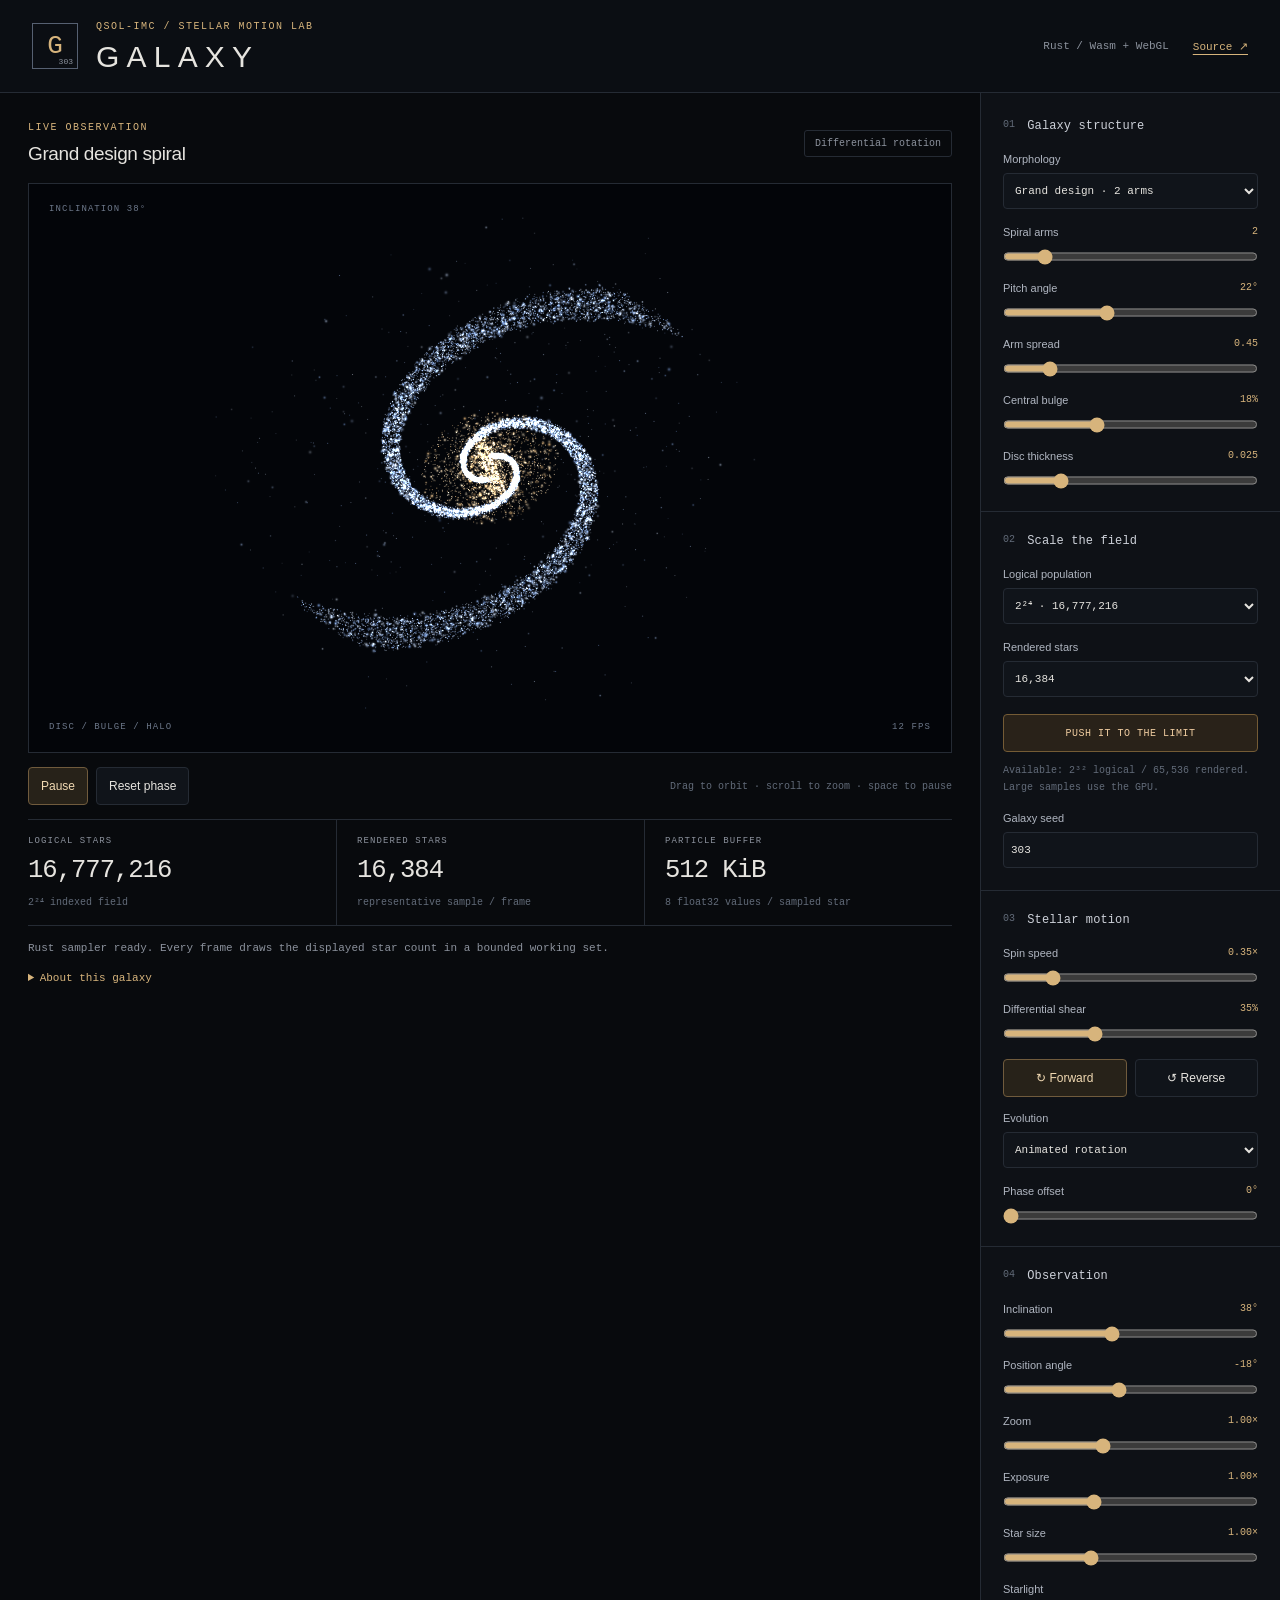
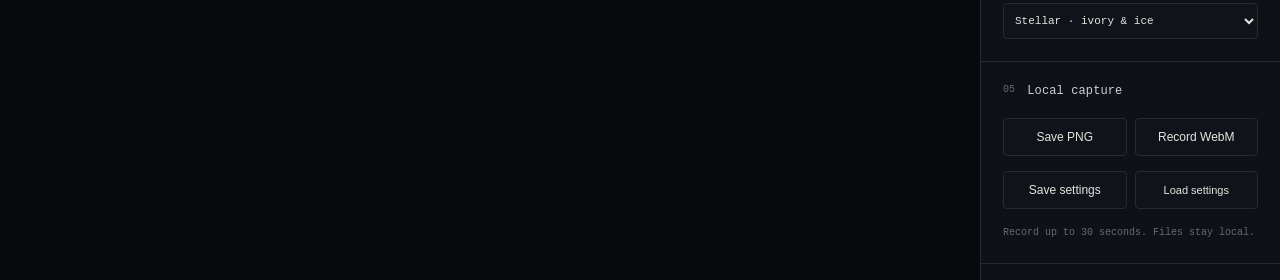
==== index.html @ 45619f87 "Transform VORTEX into a spinning galaxy with Rust/Wasm sampling" ====
<!doctype html>
<!-- SPDX-License-Identifier: MPL-2.0 -->
<html lang="en">
<head>
  <meta charset="utf-8">
  <meta name="viewport" content="width=device-width, initial-scale=1">
  <meta name="color-scheme" content="dark">
  <meta name="description" content="An offline spinning galaxy instrument. Shape spiral arms, explore stellar rotation, and scale a deterministic star field with Rust and WebGL.">
  <meta http-equiv="Content-Security-Policy" content="default-src 'self'; script-src 'self' 'wasm-unsafe-eval'; style-src 'self'; img-src 'self' data: blob:; media-src blob:; connect-src 'self'; object-src 'none'; base-uri 'none'">
  <title>GALAXY · Stellar motion lab</title>
  <link rel="stylesheet" href="style.css">
  <script defer src="galaxy-core.js"></script>
  <script defer src="wasm/galaxy-wasm.js"></script>
  <script defer src="renderer.js"></script>
  <script defer src="app.js"></script>
</head>
<body>
  <header class="masthead">
    <div class="brand-mark" aria-hidden="true">G<span>303</span></div>
    <div class="brand-copy"><p class="eyebrow">QSOL-IMC / STELLAR MOTION LAB</p><h1>GALAXY</h1></div>
    <div class="header-status"><span id="engineStatus" class="status-chip">Starting field…</span><a href="https://github.com/QSOLKCB/GALAXY">Source ↗</a></div>
  </header>
  <main class="app-shell">
    <section class="observatory" aria-label="Galaxy simulation">
      <div class="field-heading"><div><p class="eyebrow">LIVE OBSERVATION</p><h2 id="fieldTitle">Grand design spiral</h2></div><span id="motionBadge">Differential rotation</span></div>
      <div id="canvasStage" class="canvas-stage">
        <canvas id="fieldCanvas" tabindex="0" aria-label="Spinning spiral galaxy. Drag to change inclination and orientation; use the labelled controls for keyboard adjustments.">Your browser needs Canvas support to display the galaxy.</canvas>
        <div class="field-overlay top"><span id="projectionBadge">INCLINATION 38°</span><span id="recordingBadge" hidden>REC</span></div>
        <div class="field-overlay bottom"><span>DISC / BULGE / HALO</span><span id="fpsReadout">— FPS</span></div>
      </div>
      <div class="transport"><button id="playToggle" class="primary" type="button" aria-pressed="true">Pause</button><button id="resetField" type="button">Reset phase</button><span class="gesture-note">Drag to orbit · scroll to zoom · space to pause</span></div>
      <div class="readout-grid" aria-label="Particle accounting">
        <div><span>LOGICAL STARS</span><strong id="logicalReadout">16,777,216</strong><small id="topologyReadout">2²⁴ indexed field</small></div>
        <div><span>RENDERED STARS</span><strong id="renderedReadout">—</strong><small>representative sample / frame</small></div>
        <div><span>PARTICLE BUFFER</span><strong id="memoryReadout">—</strong><small>8 float32 values / sampled star</small></div>
      </div>
      <p id="status" class="status-note" role="status" aria-live="polite">Preparing the deterministic star field.</p>
      <details class="model-note"><summary>About this galaxy</summary><p>A seeded spiral disc with a central bulge and sparse halo. Stars follow authored circular orbits; differential rotation gradually winds the arms. Set shear to zero for a lasting spiral pattern. This is a kinematic visualization, not a gravitational N-body solver. Logical stars identify a sampled population; only the rendered count is drawn.</p><p>Descended from VORTEX’s bounded particle architecture. Captures and settings stay on your device.</p></details>
    </section>
    <aside class="control-rack" aria-label="Galaxy controls">
      <section class="rack-section"><h2 class="section-label"><span>01</span>Galaxy structure</h2>
        <label for="profile">Morphology<select id="profile"><option value="grand">Grand design · 2 arms</option><option value="pinwheel">Pinwheel · 4 arms</option><option value="flocculent">Flocculent · 6 arms</option><option value="edge">Edge-on disc</option><option value="custom">Custom galaxy</option></select></label>
        <label for="arms">Spiral arms<output id="armsValue" for="arms">2</output><input id="arms" type="range" min="1" max="8" step="1" value="2"></label>
        <label for="pitch">Pitch angle<output id="pitchValue" for="pitch">22°</output><input id="pitch" type="range" min="10" max="40" step="1" value="22"></label>
        <label for="scatter">Arm spread<output id="scatterValue" for="scatter">0.45</output><input id="scatter" type="range" min="0.05" max="2.5" step="0.05" value="0.45"></label>
        <label for="bulge">Central bulge<output id="bulgeValue" for="bulge">18%</output><input id="bulge" type="range" min="0" max="0.5" step="0.01" value="0.18"></label>
        <label for="thickness">Disc thickness<output id="thicknessValue" for="thickness">0.025</output><input id="thickness" type="range" min="0" max="0.12" step="0.005" value="0.025"></label>
      </section>
      <section class="rack-section"><h2 class="section-label"><span>02</span>Scale the field</h2>
        <label for="logicalCount">Logical population<select id="logicalCount"><option value="65536">2¹⁶ · 65,536</option><option value="1048576">2²⁰ · 1,048,576</option><option value="16777216" selected>2²⁴ · 16,777,216</option><option value="268435456" disabled>2²⁸ · 268,435,456</option><option value="4294967296" disabled>2³² · 4,294,967,296</option></select></label>
        <label for="renderedCount">Rendered stars<select id="renderedCount"><option value="256">256</option><option value="512">512</option><option value="1024">1,024 · VORTEX ceiling</option><option value="4096" disabled>4,096</option><option value="16384" disabled>16,384</option><option value="32768" disabled>32,768</option><option value="65536" disabled>65,536</option></select></label>
        <button id="pushLimit" class="limit-button" type="button">PUSH IT TO THE LIMIT</button>
        <p id="capacityNote" class="control-note">Larger fields become available when the accelerated engine is ready.</p>
        <label for="seed">Galaxy seed<input id="seed" type="number" min="0" max="4294967295" step="1" value="303"></label>
      </section>
      <section class="rack-section"><h2 class="section-label"><span>03</span>Stellar motion</h2>
        <label for="speed">Spin speed<output id="speedValue" for="speed">0.35×</output><input id="speed" type="range" min="0" max="2" step="0.01" value="0.35"></label>
        <label for="shear">Differential shear<output id="shearValue" for="shear">35%</output><input id="shear" type="range" min="0" max="1" step="0.01" value="0.35"></label>
        <div class="button-pair" role="group" aria-label="Spin direction"><button id="rotateCW" type="button" aria-pressed="true">↻ Forward</button><button id="rotateCCW" type="button" aria-pressed="false">↺ Reverse</button></div>
        <label for="evolution">Evolution<select id="evolution"><option value="animated">Animated rotation</option><option value="phase">Timeless phase slice</option></select></label>
        <label for="phase">Phase offset<output id="phaseValue" for="phase">0°</output><input id="phase" type="range" min="0" max="360" step="1" value="0"></label>
      </section>
      <section class="rack-section"><h2 class="section-label"><span>04</span>Observation</h2>
        <label for="inclination">Inclination<output id="inclinationValue" for="inclination">38°</output><input id="inclination" type="range" min="0" max="90" step="1" value="38"></label>
        <label for="rotation">Position angle<output id="rotationValue" for="rotation">−18°</output><input id="rotation" type="range" min="-180" max="180" step="1" value="-18"></label>
        <label for="zoom">Zoom<output id="zoomValue" for="zoom">1.00×</output><input id="zoom" type="range" min="0.5" max="1.8" step="0.01" value="1"></label>
        <label for="exposure">Exposure<output id="exposureValue" for="exposure">1.00×</output><input id="exposure" type="range" min="0.2" max="2.5" step="0.05" value="1"></label>
        <label for="starSize">Star size<output id="starSizeValue" for="starSize">1.00×</output><input id="starSize" type="range" min="0.5" max="2" step="0.05" value="1"></label>
        <label for="palette">Starlight<select id="palette"><option value="stellar">Stellar · ivory & ice</option><option value="ember">Ember · warm white</option><option value="silver">Silver · monochrome</option></select></label>
      </section>
      <section class="rack-section"><h2 class="section-label"><span>05</span>Local capture</h2>
        <div class="button-pair"><button id="snapshot" type="button">Save PNG</button><button id="record" type="button">Record WebM</button></div>
        <div class="button-pair"><button id="exportState" type="button">Save settings</button><label class="file-button" for="importState">Load settings<input id="importState" type="file" accept=".json,application/json"></label></div>
        <p id="captureStatus" class="control-note" role="status">Record up to 30 seconds. Files stay local.</p>
      </section>
    </aside>
  </main>
  <noscript><p class="status-note">Enable JavaScript to run the galaxy simulation.</p></noscript>
</body>
</html>
---- style.css ----
/* SPDX-License-Identifier: MPL-2.0 */
/* Adapted from VORTEX's offline instrument layout and control styles. */
:root{color-scheme:dark;--background:#080a0d;--surface:#0e1116;--ink:#e6e4df;--muted:#8c929d;--dim:#626b79;--line:#252b34;--accent:#d7b47c;--sans:Inter,ui-sans-serif,-apple-system,BlinkMacSystemFont,"Segoe UI",sans-serif;--mono:"Cascadia Mono","SFMono-Regular",Consolas,monospace}
*{box-sizing:border-box}[hidden]{display:none!important}
html{min-width:320px;background:var(--background);color:var(--ink);font-family:var(--sans)}body{margin:0;min-width:320px}button,input,select{font:inherit}button,select,.file-button,input[type=number]{border:1px solid var(--line);color:var(--ink);background:#10141a;border-radius:4px}button,.file-button{min-height:38px;padding:9px 12px;cursor:pointer;font-size:12px}button:hover,.file-button:hover{background:#1b222c;border-color:#485465}button:disabled{opacity:.4;cursor:not-allowed}button:focus-visible,select:focus-visible,input:focus-visible,a:focus-visible,summary:focus-visible,canvas:focus-visible,.file-button:focus-within{outline:2px solid var(--accent);outline-offset:3px}button.primary,button[aria-pressed=true]{border-color:#705b3d;color:#f1d9b2;background:#272219}a{color:var(--accent);text-underline-offset:4px}h1,h2,p{margin-top:0}h1{font-size:30px;font-weight:500;letter-spacing:.24em;margin:0;line-height:1}h2{font-size:19px;font-weight:500;letter-spacing:-.02em;margin-bottom:0}.eyebrow{font:10px/1.4 var(--mono);letter-spacing:.15em;color:var(--accent);margin:0 0 8px}.masthead{height:93px;border-bottom:1px solid var(--line);display:flex;align-items:center;gap:18px;padding:18px 32px;background:#0b0e13}.brand-mark{width:46px;height:46px;border:1px solid #566071;display:grid;place-content:center;font:26px var(--mono);color:var(--accent);position:relative}.brand-mark span{position:absolute;bottom:2px;right:4px;font:8px var(--mono);color:var(--muted)}.header-status{margin-left:auto;display:flex;align-items:center;gap:24px;font:11px var(--mono)}.status-chip{color:var(--muted)}.app-shell{display:grid;grid-template-columns:minmax(0,1fr) 300px;max-width:2000px;margin:auto}.observatory{padding:28px 28px 18px;min-width:0;position:sticky;top:0;align-self:start}.field-heading{display:flex;align-items:center;justify-content:space-between;gap:12px;margin-bottom:18px}.field-heading>span{font:10px var(--mono);color:var(--muted);border:1px solid var(--line);padding:7px 10px;border-radius:3px}.canvas-stage{position:relative;background:#030509;border:1px solid var(--line);height:clamp(300px,56vw,calc(100dvh - 330px));min-height:300px;overflow:hidden}canvas{display:block;width:100%;height:100%;touch-action:none;cursor:grab}canvas:active{cursor:grabbing}.field-overlay{position:absolute;left:20px;right:20px;pointer-events:none;display:flex;justify-content:space-between;align-items:center;font:9px var(--mono);letter-spacing:.12em;color:#6d788a}.field-overlay.top{top:20px}.field-overlay.bottom{bottom:20px}#recordingBadge{color:#f2a79b}.transport{display:flex;gap:8px;align-items:center;padding:14px 0}.gesture-note{margin-left:auto;font:10px var(--mono);color:var(--dim)}.readout-grid{display:grid;grid-template-columns:repeat(3,minmax(0,1fr));border-top:1px solid var(--line);border-bottom:1px solid var(--line)}.readout-grid>div{padding:16px 14px 16px 0}.readout-grid>div+div{border-left:1px solid var(--line);padding-left:20px}.readout-grid span{display:block;font:9px var(--mono);letter-spacing:.12em;color:var(--muted)}.readout-grid strong{display:block;font:clamp(17px,2vw,28px) var(--mono);margin:10px 0 6px;font-weight:400;letter-spacing:-.04em}.readout-grid small{font:10px var(--mono);color:var(--dim)}.status-note{font:11px/1.6 var(--mono);color:var(--muted);min-height:18px;margin:14px 0}.model-note{font:12px/1.7 var(--sans);color:var(--muted);max-width:850px}.model-note summary{cursor:pointer;color:var(--accent);font:11px var(--mono);margin-bottom:10px}.model-note p{margin-bottom:10px}.control-rack{border-left:1px solid var(--line);background:var(--surface);padding:4px 0 16px}.rack-section{padding:22px;border-bottom:1px solid var(--line)}.section-label{font:12px var(--mono);letter-spacing:.01em;display:flex;gap:12px;margin:0 0 20px;color:#cdd1d9}.section-label span{color:var(--dim);font-size:10px}label{display:block;font:11px var(--sans);color:#b0b6c1;margin:0 0 17px}label:last-child{margin-bottom:0}output{float:right;color:var(--accent);font:10px var(--mono)}input[type=range]{display:block;width:100%;accent-color:var(--accent);height:17px;margin:10px 0 0;cursor:pointer}select,input[type=number]{display:block;width:100%;margin-top:8px;min-height:36px;padding:7px;font:11px var(--mono)}select{cursor:pointer}.button-pair{display:grid;grid-template-columns:1fr 1fr;gap:8px;margin-bottom:15px}.button-pair button{padding:8px 4px}.limit-button{width:100%;border-color:#745b35;background:#292219;color:#efcca0;font:10px var(--mono);letter-spacing:.05em}.control-note{font:10px/1.7 var(--mono);color:var(--dim);margin:10px 0 16px}.file-button{display:flex;align-items:center;justify-content:center;position:relative;font-size:11px;margin:0;color:var(--ink)}.file-button input{position:absolute;width:1px;height:1px;opacity:0}#captureStatus{margin-bottom:0}
@media(min-width:1500px){.app-shell{grid-template-columns:minmax(0,1fr) 330px}.observatory{padding:30px 40px}.canvas-stage{height:calc(100dvh - 335px)}}
@media(max-width:1000px){.masthead{padding:18px 20px}.header-status{gap:14px}.app-shell{grid-template-columns:minmax(0,1fr) 275px}.observatory{padding:22px 18px}.gesture-note{display:none}.readout-grid strong{font-size:17px}.readout-grid small{font-size:9px}.rack-section{padding:20px 17px}}
@media(max-width:760px){.masthead{height:82px;padding:14px 16px;gap:12px}h1{font-size:24px}.brand-mark{width:38px;height:38px}.eyebrow{font-size:8px}.header-status{font-size:10px;gap:10px}.status-chip{display:none}.app-shell{display:flex;flex-direction:column}.observatory{position:relative;top:auto;padding:20px 14px 18px}.canvas-stage{height:58vw;min-height:290px}.field-heading h2{font-size:17px}.field-heading>span{font-size:8px;padding:6px}.readout-grid strong{font-size:clamp(15px,3.6vw,22px)}.readout-grid>div+div{padding-left:10px}.readout-grid small{font-size:8px}.readout-grid span{font-size:8px}.control-rack{border-left:0;border-top:1px solid var(--line);display:grid;grid-template-columns:1fr 1fr;align-items:start}.rack-section{height:100%;border-right:1px solid var(--line)}.rack-section:last-child{grid-column:1/-1}.field-overlay{left:14px;right:14px;font-size:8px}}
@media(max-width:400px){.control-rack{grid-template-columns:1fr}.rack-section{border-right:0}.field-heading>span{max-width:95px}.readout-grid small{line-height:1.6;display:block}}
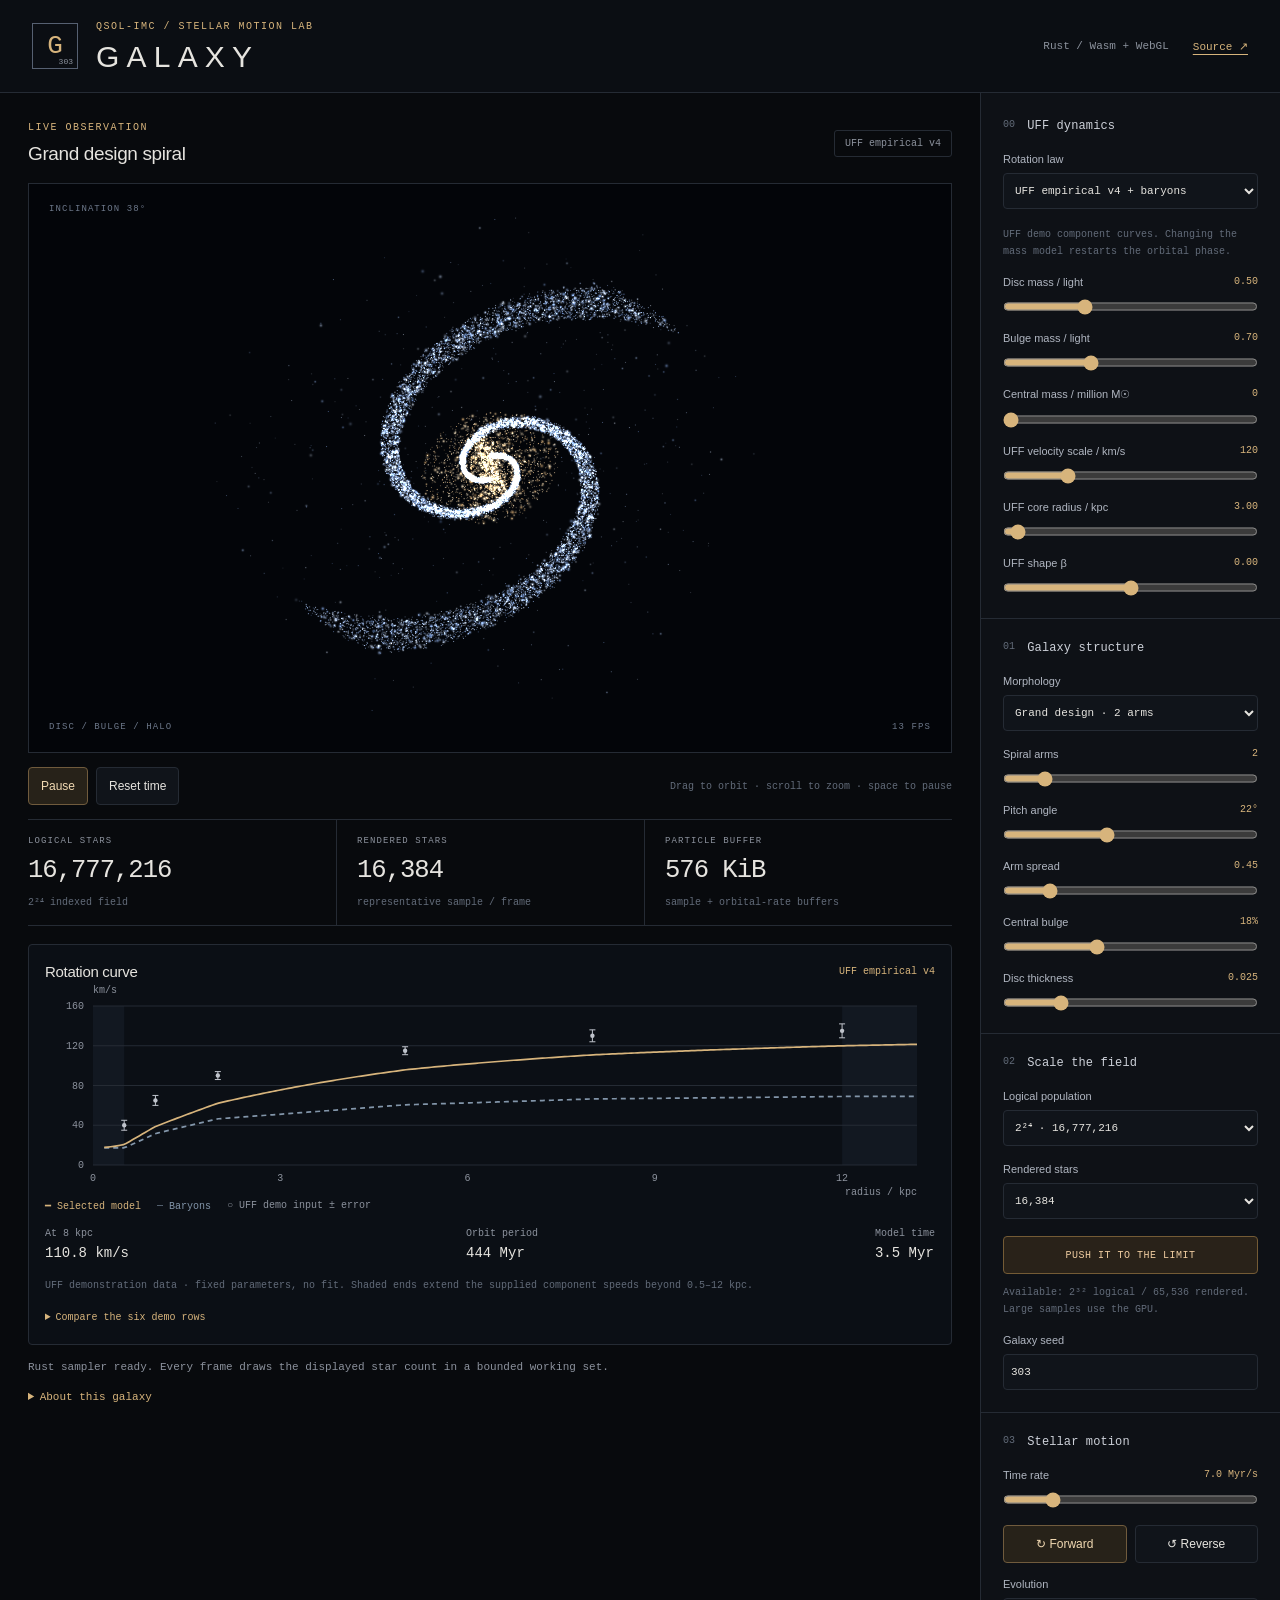
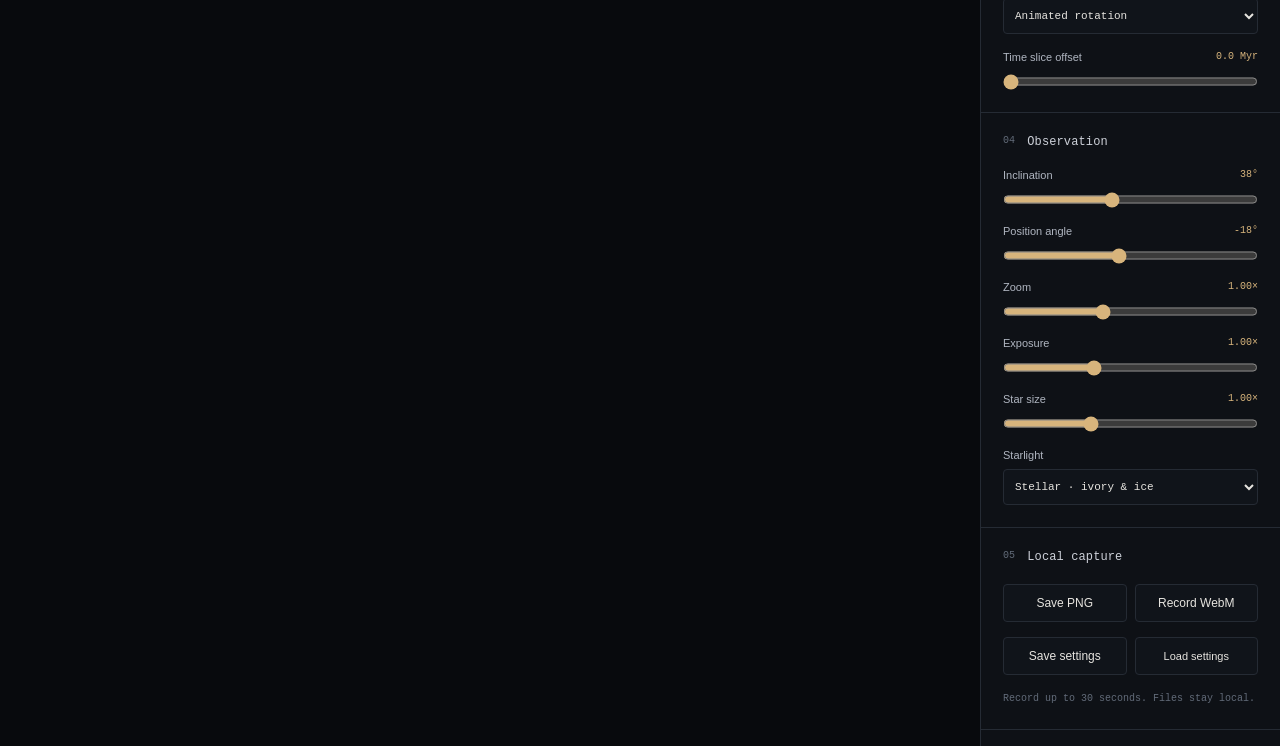
==== commit f1e5b52c: "Drive galaxy orbits with UFF rotation-curve physics Port the pinned UFF galaxy laws to JavaScript an" ====
--- a/index.html
+++ b/index.html
@@ -5,13 +5,16 @@
   <meta charset="utf-8">
   <meta name="viewport" content="width=device-width, initial-scale=1">
   <meta name="color-scheme" content="dark">
-  <meta name="description" content="An offline spinning galaxy instrument. Shape spiral arms, explore stellar rotation, and scale a deterministic star field with Rust and WebGL.">
+  <meta name="description" content="An offline galaxy instrument driven by UFF rotation curves, baryonic data and configurable mass models, with Rust and WebGL star sampling.">
   <meta http-equiv="Content-Security-Policy" content="default-src 'self'; script-src 'self' 'wasm-unsafe-eval'; style-src 'self'; img-src 'self' data: blob:; media-src blob:; connect-src 'self'; object-src 'none'; base-uri 'none'">
   <title>GALAXY · Stellar motion lab</title>
   <link rel="stylesheet" href="style.css">
+  <script defer src="data/uff-demo.js"></script>
+  <script defer src="uff-physics.js"></script>
   <script defer src="galaxy-core.js"></script>
   <script defer src="wasm/galaxy-wasm.js"></script>
   <script defer src="renderer.js"></script>
+  <script defer src="rotation-curve.js"></script>
   <script defer src="app.js"></script>
 </head>
 <body>
@@ -32,12 +35,50 @@
       <div class="readout-grid" aria-label="Particle accounting">
         <div><span>LOGICAL STARS</span><strong id="logicalReadout">16,777,216</strong><small id="topologyReadout">2²⁴ indexed field</small></div>
         <div><span>RENDERED STARS</span><strong id="renderedReadout">—</strong><small>representative sample / frame</small></div>
-        <div><span>PARTICLE BUFFER</span><strong id="memoryReadout">—</strong><small>8 float32 values / sampled star</small></div>
+        <div><span>PARTICLE BUFFER</span><strong id="memoryReadout">—</strong><small>sample + orbital-rate buffers</small></div>
       </div>
+      <section id="rotationPanel" class="rotation-panel" aria-label="UFF rotation curve">
+        <div class="curve-heading"><h2>Rotation curve</h2><span id="physicsBadge">UFF empirical v4</span></div>
+        <canvas id="rotationCanvas" role="img" aria-label="Galaxy circular velocity in kilometres per second against radius in kiloparsecs"></canvas>
+        <div class="curve-legend"><span>━ Selected model</span><span>┄ Baryons</span><span>○ UFF demo input ± error</span></div>
+        <div class="physics-readouts"><span>At 8 kpc <b id="velocityReadout">—</b></span><span>Orbit period <b id="periodReadout">—</b></span><span>Model time <b id="physicsTime">0 Myr</b></span></div>
+        <p class="control-note">UFF demonstration data · fixed parameters, no fit. Shaded ends extend the supplied component speeds beyond 0.5–12 kpc.</p>
+        <details><summary>Compare the six demo rows</summary><table><thead><tr><th>Radius (kpc)</th><th>Demo ± error (km/s)</th><th>Model (km/s)</th></tr></thead><tbody>
+          <tr><td>0.5</td><td>40 ± 5</td><td id="modelRow0">—</td></tr>
+          <tr><td>1.0</td><td>65 ± 5</td><td id="modelRow1">—</td></tr>
+          <tr><td>2.0</td><td>90 ± 4</td><td id="modelRow2">—</td></tr>
+          <tr><td>5.0</td><td>115 ± 4</td><td id="modelRow3">—</td></tr>
+          <tr><td>8.0</td><td>130 ± 6</td><td id="modelRow4">—</td></tr>
+          <tr><td>12.0</td><td>135 ± 7</td><td id="modelRow5">—</td></tr>
+        </tbody></table></details>
+      </section>
       <p id="status" class="status-note" role="status" aria-live="polite">Preparing the deterministic star field.</p>
-      <details class="model-note"><summary>About this galaxy</summary><p>A seeded spiral disc with a central bulge and sparse halo. Stars follow authored circular orbits; differential rotation gradually winds the arms. Set shear to zero for a lasting spiral pattern. This is a kinematic visualization, not a gravitational N-body solver. Logical stars identify a sampled population; only the rendered count is drawn.</p><p>Descended from VORTEX’s bounded particle architecture. Captures and settings stay on your device.</p></details>
+      <details class="model-note"><summary>About this galaxy</summary><p>The UFF modes use gas, disc and bulge component curves to calculate circular speeds, with a selectable halo or acceleration law and an optional central mass. Those speeds drive the stars’ orbits. The original visual mode retains its adjustable shear.</p><p>The star distribution remains an authored disc, bulge and halo. Morphology controls change that display geometry; mass-to-light controls change the dynamics. Logical stars describe a sampled population. Only the rendered count is drawn.</p><p>UFF’s demo table is an included example, not an identified observational catalogue. <a href="https://github.com/QSOLKCB/UFF/blob/596cd732df61587aa1a9801cad1ec13483b1347f/docs/MODELS.md">Source equations and model definitions ↗</a></p></details>
     </section>
     <aside class="control-rack" aria-label="Galaxy controls">
+      <section class="rack-section"><h2 class="section-label"><span>00</span>UFF dynamics</h2>
+        <label for="dynamics">Rotation law<select id="dynamics"><option value="uff-empirical">UFF empirical v4 + baryons</option><option value="baryons">Newtonian baryons</option><option value="nfw">NFW halo + baryons</option><option value="burkert">Burkert halo + baryons</option><option value="mond-rar">MOND / RAR</option><option value="legacy">Original visual rotation</option></select></label>
+        <p id="dynamicsNote" class="control-note">Changing the mass model restarts the orbital phase.</p>
+        <div id="physicalParameters">
+          <label for="diskML">Disc mass / light<output id="diskMLValue" for="diskML">0.50</output><input id="diskML" type="range" min="0.05" max="1.5" step="0.05" value="0.5"></label>
+          <label for="bulgeML">Bulge mass / light<output id="bulgeMLValue" for="bulgeML">0.70</output><input id="bulgeML" type="range" min="0.05" max="2" step="0.05" value="0.7"></label>
+          <label for="blackHoleMillion">Central mass / million M☉<output id="blackHoleMillionValue" for="blackHoleMillion">0</output><input id="blackHoleMillion" type="range" min="0" max="1000" step="1" value="0"></label>
+          <div id="uffParameters">
+            <label for="uffVInf">UFF velocity scale / km/s<output id="uffVInfValue" for="uffVInf">120</output><input id="uffVInf" type="range" min="0" max="500" step="1" value="120"></label>
+            <label for="uffCore">UFF core radius / kpc<output id="uffCoreValue" for="uffCore">3.00</output><input id="uffCore" type="range" min="0.02" max="100" step="0.01" value="3"></label>
+            <label for="uffBeta">UFF shape β<output id="uffBetaValue" for="uffBeta">0.00</output><input id="uffBeta" type="range" min="-1" max="1" step="0.01" value="0"></label>
+          </div>
+          <div id="nfwParameters" hidden>
+            <label for="haloLogMass">NFW log₁₀ M₂₀₀ / M☉<output id="haloLogMassValue" for="haloLogMass">11.50</output><input id="haloLogMass" type="range" min="8" max="14.5" step="0.05" value="11.5"></label>
+            <label for="haloConcentration">NFW concentration<output id="haloConcentrationValue" for="haloConcentration">10.00</output><input id="haloConcentration" type="range" min="1" max="40" step="0.5" value="10"></label>
+          </div>
+          <div id="burkertParameters" hidden>
+            <label for="burkertLogDensity">Burkert log₁₀ ρ₀ / M☉ kpc⁻³<output id="burkertLogDensityValue" for="burkertLogDensity">7.50</output><input id="burkertLogDensity" type="range" min="4" max="11" step="0.05" value="7.5"></label>
+            <label for="burkertCore">Burkert core radius / kpc<output id="burkertCoreValue" for="burkertCore">5.00</output><input id="burkertCore" type="range" min="0.05" max="100" step="0.05" value="5"></label>
+          </div>
+          <div id="mondParameters" hidden><label for="mondA0">MOND a₀ / 10⁻¹⁰ m s⁻²<output id="mondA0Value" for="mondA0">1.20</output><input id="mondA0" type="range" min="0.03" max="6.3" step="0.01" value="1.2"></label></div>
+        </div>
+      </section>
       <section class="rack-section"><h2 class="section-label"><span>01</span>Galaxy structure</h2>
         <label for="profile">Morphology<select id="profile"><option value="grand">Grand design · 2 arms</option><option value="pinwheel">Pinwheel · 4 arms</option><option value="flocculent">Flocculent · 6 arms</option><option value="edge">Edge-on disc</option><option value="custom">Custom galaxy</option></select></label>
         <label for="arms">Spiral arms<output id="armsValue" for="arms">2</output><input id="arms" type="range" min="1" max="8" step="1" value="2"></label>
@@ -54,11 +95,11 @@
         <label for="seed">Galaxy seed<input id="seed" type="number" min="0" max="4294967295" step="1" value="303"></label>
       </section>
       <section class="rack-section"><h2 class="section-label"><span>03</span>Stellar motion</h2>
-        <label for="speed">Spin speed<output id="speedValue" for="speed">0.35×</output><input id="speed" type="range" min="0" max="2" step="0.01" value="0.35"></label>
-        <label for="shear">Differential shear<output id="shearValue" for="shear">35%</output><input id="shear" type="range" min="0" max="1" step="0.01" value="0.35"></label>
+        <label for="speed"><span id="speedLabel">Time rate</span><output id="speedValue" for="speed">0.35×</output><input id="speed" type="range" min="0" max="2" step="0.01" value="0.35"></label>
+        <label id="shearControl" for="shear">Differential shear<output id="shearValue" for="shear">35%</output><input id="shear" type="range" min="0" max="1" step="0.01" value="0.35"></label>
         <div class="button-pair" role="group" aria-label="Spin direction"><button id="rotateCW" type="button" aria-pressed="true">↻ Forward</button><button id="rotateCCW" type="button" aria-pressed="false">↺ Reverse</button></div>
         <label for="evolution">Evolution<select id="evolution"><option value="animated">Animated rotation</option><option value="phase">Timeless phase slice</option></select></label>
-        <label for="phase">Phase offset<output id="phaseValue" for="phase">0°</output><input id="phase" type="range" min="0" max="360" step="1" value="0"></label>
+        <label for="phase"><span id="phaseLabel">Time slice offset</span><output id="phaseValue" for="phase">0 Myr</output><input id="phase" type="range" min="0" max="360" step="1" value="0"></label>
       </section>
       <section class="rack-section"><h2 class="section-label"><span>04</span>Observation</h2>
         <label for="inclination">Inclination<output id="inclinationValue" for="inclination">38°</output><input id="inclination" type="range" min="0" max="90" step="1" value="38"></label>
--- a/style.css
+++ b/style.css
@@ -3,6 +3,7 @@
 :root{color-scheme:dark;--background:#080a0d;--surface:#0e1116;--ink:#e6e4df;--muted:#8c929d;--dim:#626b79;--line:#252b34;--accent:#d7b47c;--sans:Inter,ui-sans-serif,-apple-system,BlinkMacSystemFont,"Segoe UI",sans-serif;--mono:"Cascadia Mono","SFMono-Regular",Consolas,monospace}
 *{box-sizing:border-box}[hidden]{display:none!important}
 html{min-width:320px;background:var(--background);color:var(--ink);font-family:var(--sans)}body{margin:0;min-width:320px}button,input,select{font:inherit}button,select,.file-button,input[type=number]{border:1px solid var(--line);color:var(--ink);background:#10141a;border-radius:4px}button,.file-button{min-height:38px;padding:9px 12px;cursor:pointer;font-size:12px}button:hover,.file-button:hover{background:#1b222c;border-color:#485465}button:disabled{opacity:.4;cursor:not-allowed}button:focus-visible,select:focus-visible,input:focus-visible,a:focus-visible,summary:focus-visible,canvas:focus-visible,.file-button:focus-within{outline:2px solid var(--accent);outline-offset:3px}button.primary,button[aria-pressed=true]{border-color:#705b3d;color:#f1d9b2;background:#272219}a{color:var(--accent);text-underline-offset:4px}h1,h2,p{margin-top:0}h1{font-size:30px;font-weight:500;letter-spacing:.24em;margin:0;line-height:1}h2{font-size:19px;font-weight:500;letter-spacing:-.02em;margin-bottom:0}.eyebrow{font:10px/1.4 var(--mono);letter-spacing:.15em;color:var(--accent);margin:0 0 8px}.masthead{height:93px;border-bottom:1px solid var(--line);display:flex;align-items:center;gap:18px;padding:18px 32px;background:#0b0e13}.brand-mark{width:46px;height:46px;border:1px solid #566071;display:grid;place-content:center;font:26px var(--mono);color:var(--accent);position:relative}.brand-mark span{position:absolute;bottom:2px;right:4px;font:8px var(--mono);color:var(--muted)}.header-status{margin-left:auto;display:flex;align-items:center;gap:24px;font:11px var(--mono)}.status-chip{color:var(--muted)}.app-shell{display:grid;grid-template-columns:minmax(0,1fr) 300px;max-width:2000px;margin:auto}.observatory{padding:28px 28px 18px;min-width:0;position:sticky;top:0;align-self:start}.field-heading{display:flex;align-items:center;justify-content:space-between;gap:12px;margin-bottom:18px}.field-heading>span{font:10px var(--mono);color:var(--muted);border:1px solid var(--line);padding:7px 10px;border-radius:3px}.canvas-stage{position:relative;background:#030509;border:1px solid var(--line);height:clamp(300px,56vw,calc(100dvh - 330px));min-height:300px;overflow:hidden}canvas{display:block;width:100%;height:100%;touch-action:none;cursor:grab}canvas:active{cursor:grabbing}.field-overlay{position:absolute;left:20px;right:20px;pointer-events:none;display:flex;justify-content:space-between;align-items:center;font:9px var(--mono);letter-spacing:.12em;color:#6d788a}.field-overlay.top{top:20px}.field-overlay.bottom{bottom:20px}#recordingBadge{color:#f2a79b}.transport{display:flex;gap:8px;align-items:center;padding:14px 0}.gesture-note{margin-left:auto;font:10px var(--mono);color:var(--dim)}.readout-grid{display:grid;grid-template-columns:repeat(3,minmax(0,1fr));border-top:1px solid var(--line);border-bottom:1px solid var(--line)}.readout-grid>div{padding:16px 14px 16px 0}.readout-grid>div+div{border-left:1px solid var(--line);padding-left:20px}.readout-grid span{display:block;font:9px var(--mono);letter-spacing:.12em;color:var(--muted)}.readout-grid strong{display:block;font:clamp(17px,2vw,28px) var(--mono);margin:10px 0 6px;font-weight:400;letter-spacing:-.04em}.readout-grid small{font:10px var(--mono);color:var(--dim)}.status-note{font:11px/1.6 var(--mono);color:var(--muted);min-height:18px;margin:14px 0}.model-note{font:12px/1.7 var(--sans);color:var(--muted);max-width:850px}.model-note summary{cursor:pointer;color:var(--accent);font:11px var(--mono);margin-bottom:10px}.model-note p{margin-bottom:10px}.control-rack{border-left:1px solid var(--line);background:var(--surface);padding:4px 0 16px}.rack-section{padding:22px;border-bottom:1px solid var(--line)}.section-label{font:12px var(--mono);letter-spacing:.01em;display:flex;gap:12px;margin:0 0 20px;color:#cdd1d9}.section-label span{color:var(--dim);font-size:10px}label{display:block;font:11px var(--sans);color:#b0b6c1;margin:0 0 17px}label:last-child{margin-bottom:0}output{float:right;color:var(--accent);font:10px var(--mono)}input[type=range]{display:block;width:100%;accent-color:var(--accent);height:17px;margin:10px 0 0;cursor:pointer}select,input[type=number]{display:block;width:100%;margin-top:8px;min-height:36px;padding:7px;font:11px var(--mono)}select{cursor:pointer}.button-pair{display:grid;grid-template-columns:1fr 1fr;gap:8px;margin-bottom:15px}.button-pair button{padding:8px 4px}.limit-button{width:100%;border-color:#745b35;background:#292219;color:#efcca0;font:10px var(--mono);letter-spacing:.05em}.control-note{font:10px/1.7 var(--mono);color:var(--dim);margin:10px 0 16px}.file-button{display:flex;align-items:center;justify-content:center;position:relative;font-size:11px;margin:0;color:var(--ink)}.file-button input{position:absolute;width:1px;height:1px;opacity:0}#captureStatus{margin-bottom:0}
+.observatory{position:relative}.rotation-panel{border:1px solid var(--line);border-radius:4px;margin-top:18px;padding:18px 16px;background:#0b0f15}.curve-heading{display:flex;justify-content:space-between;align-items:center;gap:12px}.curve-heading h2{font-size:15px}.curve-heading span{font:10px var(--mono);color:var(--accent)}#rotationCanvas{width:100%;height:220px;cursor:default;touch-action:auto}.curve-legend{display:flex;flex-wrap:wrap;gap:16px;font:10px var(--mono);color:var(--muted)}.curve-legend span:first-child{color:var(--accent)}.curve-legend span:nth-child(2){color:#8295a9}.physics-readouts{display:flex;justify-content:space-between;flex-wrap:wrap;gap:14px;margin:16px 0;font:10px var(--mono);color:var(--muted)}.physics-readouts b{color:var(--ink);font-weight:400;display:block;margin-top:6px;font-size:14px}.rotation-panel details{font:10px/1.6 var(--mono);color:var(--muted)}.rotation-panel summary{cursor:pointer;color:var(--accent)}.rotation-panel table{width:100%;border-collapse:collapse;margin-top:12px;text-align:right}.rotation-panel th,.rotation-panel td{padding:7px;border-bottom:1px solid var(--line)}.rotation-panel th:first-child,.rotation-panel td:first-child{text-align:left}
 @media(min-width:1500px){.app-shell{grid-template-columns:minmax(0,1fr) 330px}.observatory{padding:30px 40px}.canvas-stage{height:calc(100dvh - 335px)}}
 @media(max-width:1000px){.masthead{padding:18px 20px}.header-status{gap:14px}.app-shell{grid-template-columns:minmax(0,1fr) 275px}.observatory{padding:22px 18px}.gesture-note{display:none}.readout-grid strong{font-size:17px}.readout-grid small{font-size:9px}.rack-section{padding:20px 17px}}
 @media(max-width:760px){.masthead{height:82px;padding:14px 16px;gap:12px}h1{font-size:24px}.brand-mark{width:38px;height:38px}.eyebrow{font-size:8px}.header-status{font-size:10px;gap:10px}.status-chip{display:none}.app-shell{display:flex;flex-direction:column}.observatory{position:relative;top:auto;padding:20px 14px 18px}.canvas-stage{height:58vw;min-height:290px}.field-heading h2{font-size:17px}.field-heading>span{font-size:8px;padding:6px}.readout-grid strong{font-size:clamp(15px,3.6vw,22px)}.readout-grid>div+div{padding-left:10px}.readout-grid small{font-size:8px}.readout-grid span{font-size:8px}.control-rack{border-left:0;border-top:1px solid var(--line);display:grid;grid-template-columns:1fr 1fr;align-items:start}.rack-section{height:100%;border-right:1px solid var(--line)}.rack-section:last-child{grid-column:1/-1}.field-overlay{left:14px;right:14px;font-size:8px}}
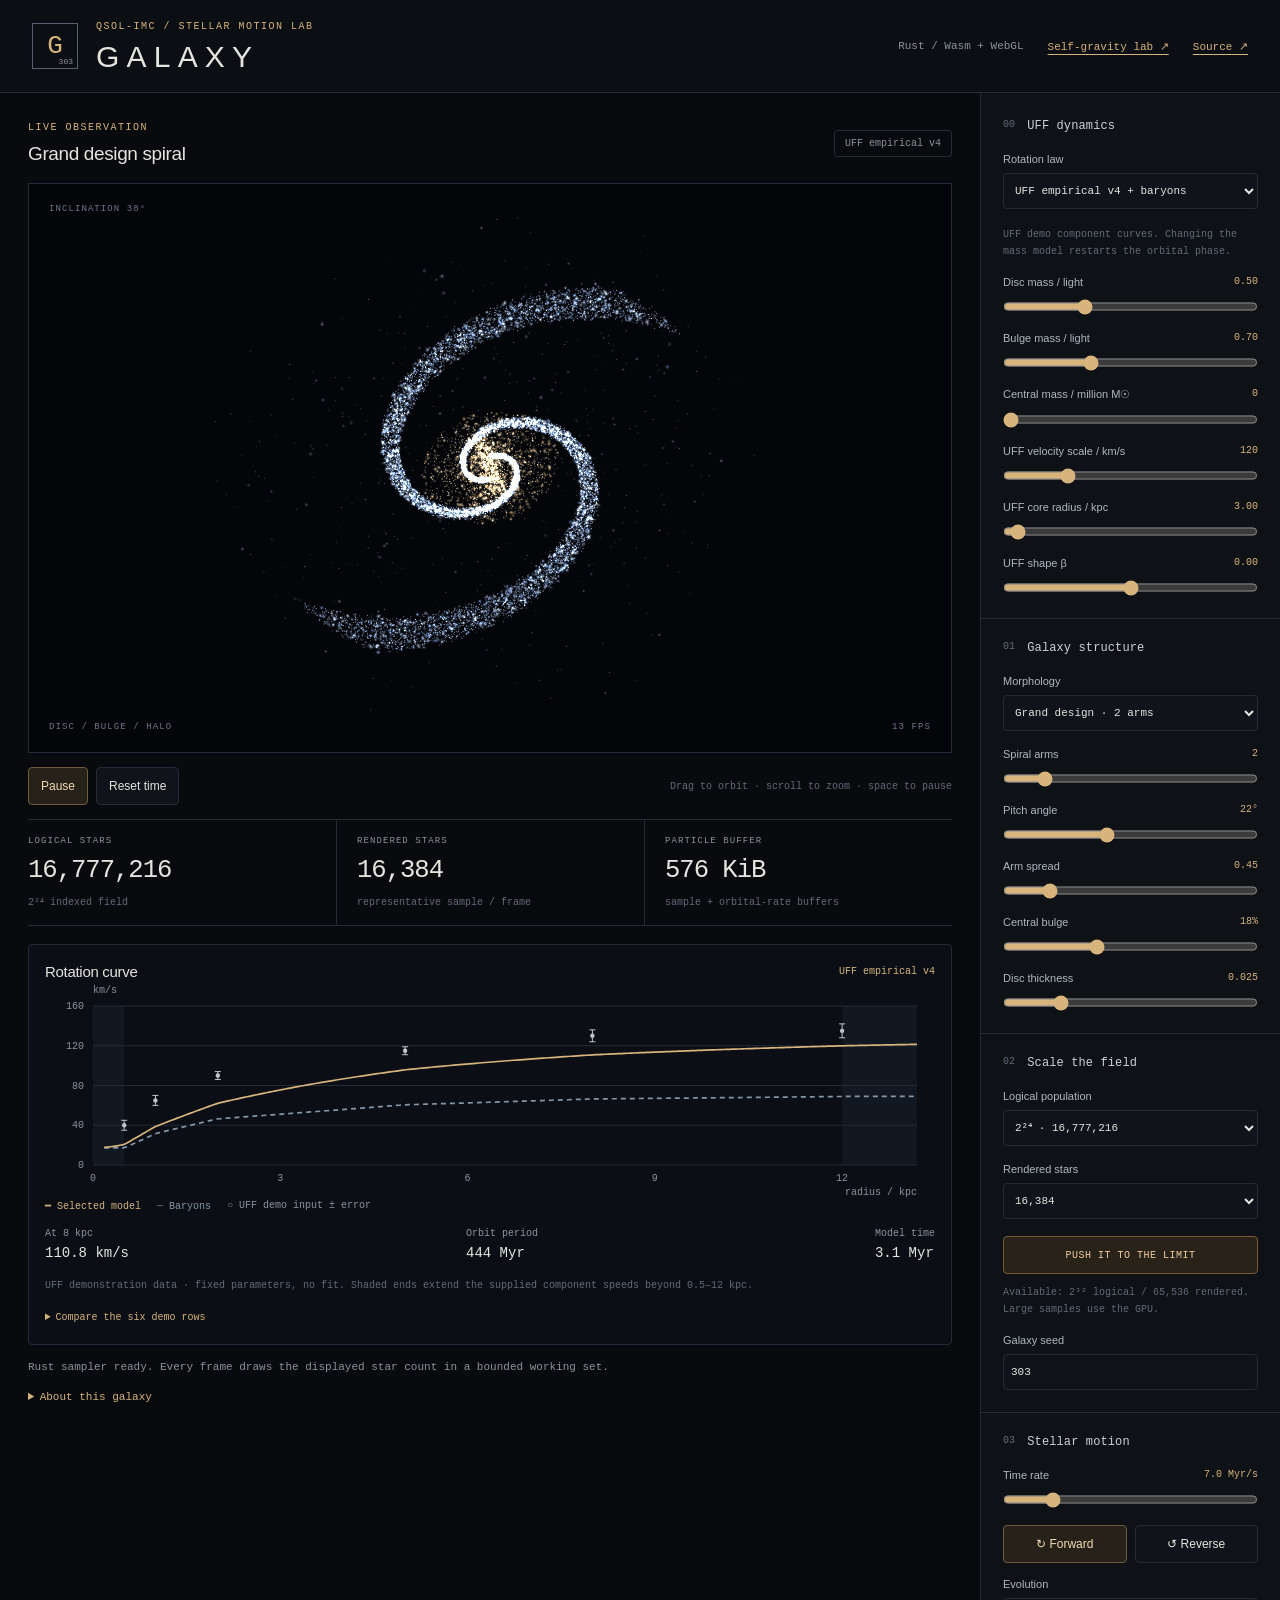
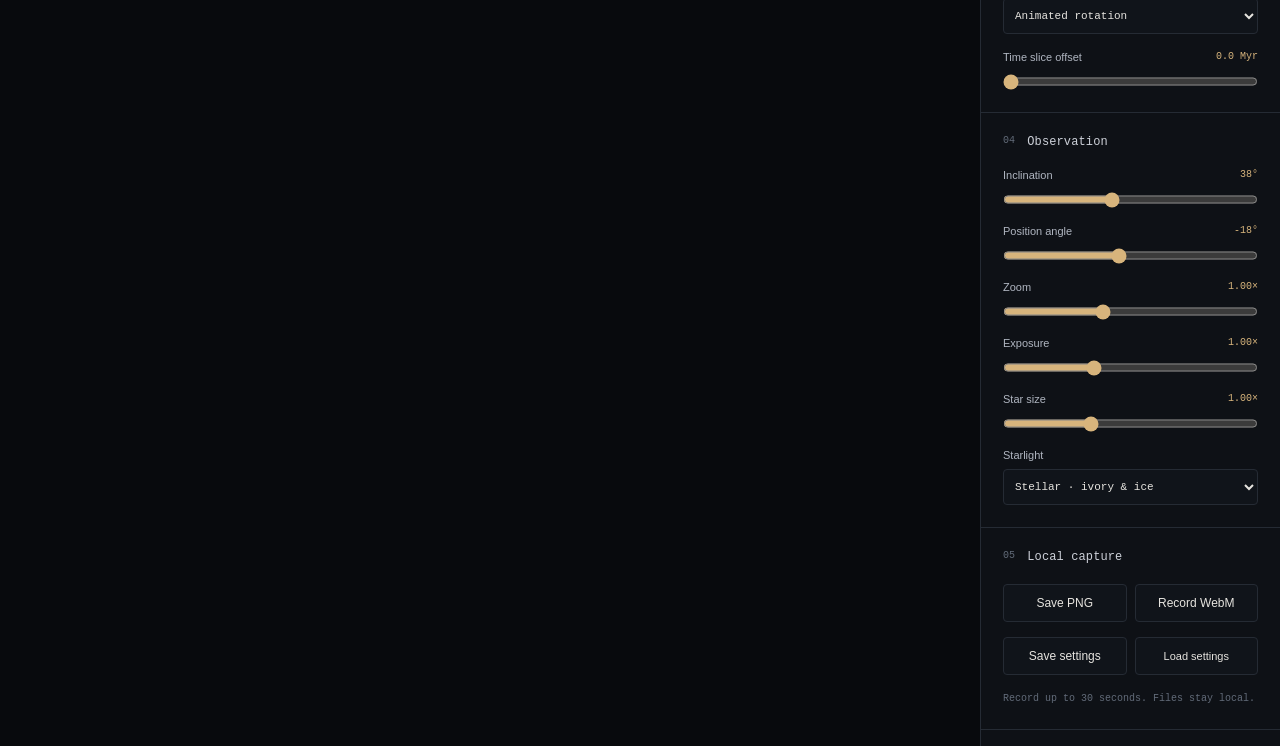
==== commit fcd38777: "Link Barnes-Hut laboratory from main instrument" ====
--- a/index.html
+++ b/index.html
@@ -21,7 +21,7 @@
   <header class="masthead">
     <div class="brand-mark" aria-hidden="true">G<span>303</span></div>
     <div class="brand-copy"><p class="eyebrow">QSOL-IMC / STELLAR MOTION LAB</p><h1>GALAXY</h1></div>
-    <div class="header-status"><span id="engineStatus" class="status-chip">Starting field…</span><a href="https://github.com/QSOLKCB/GALAXY">Source ↗</a></div>
+    <div class="header-status"><span id="engineStatus" class="status-chip">Starting field…</span><a href="barnes-hut.html">Self-gravity lab ↗</a><a href="https://github.com/QSOLKCB/GALAXY">Source ↗</a></div>
   </header>
   <main class="app-shell">
     <section class="observatory" aria-label="Galaxy simulation">
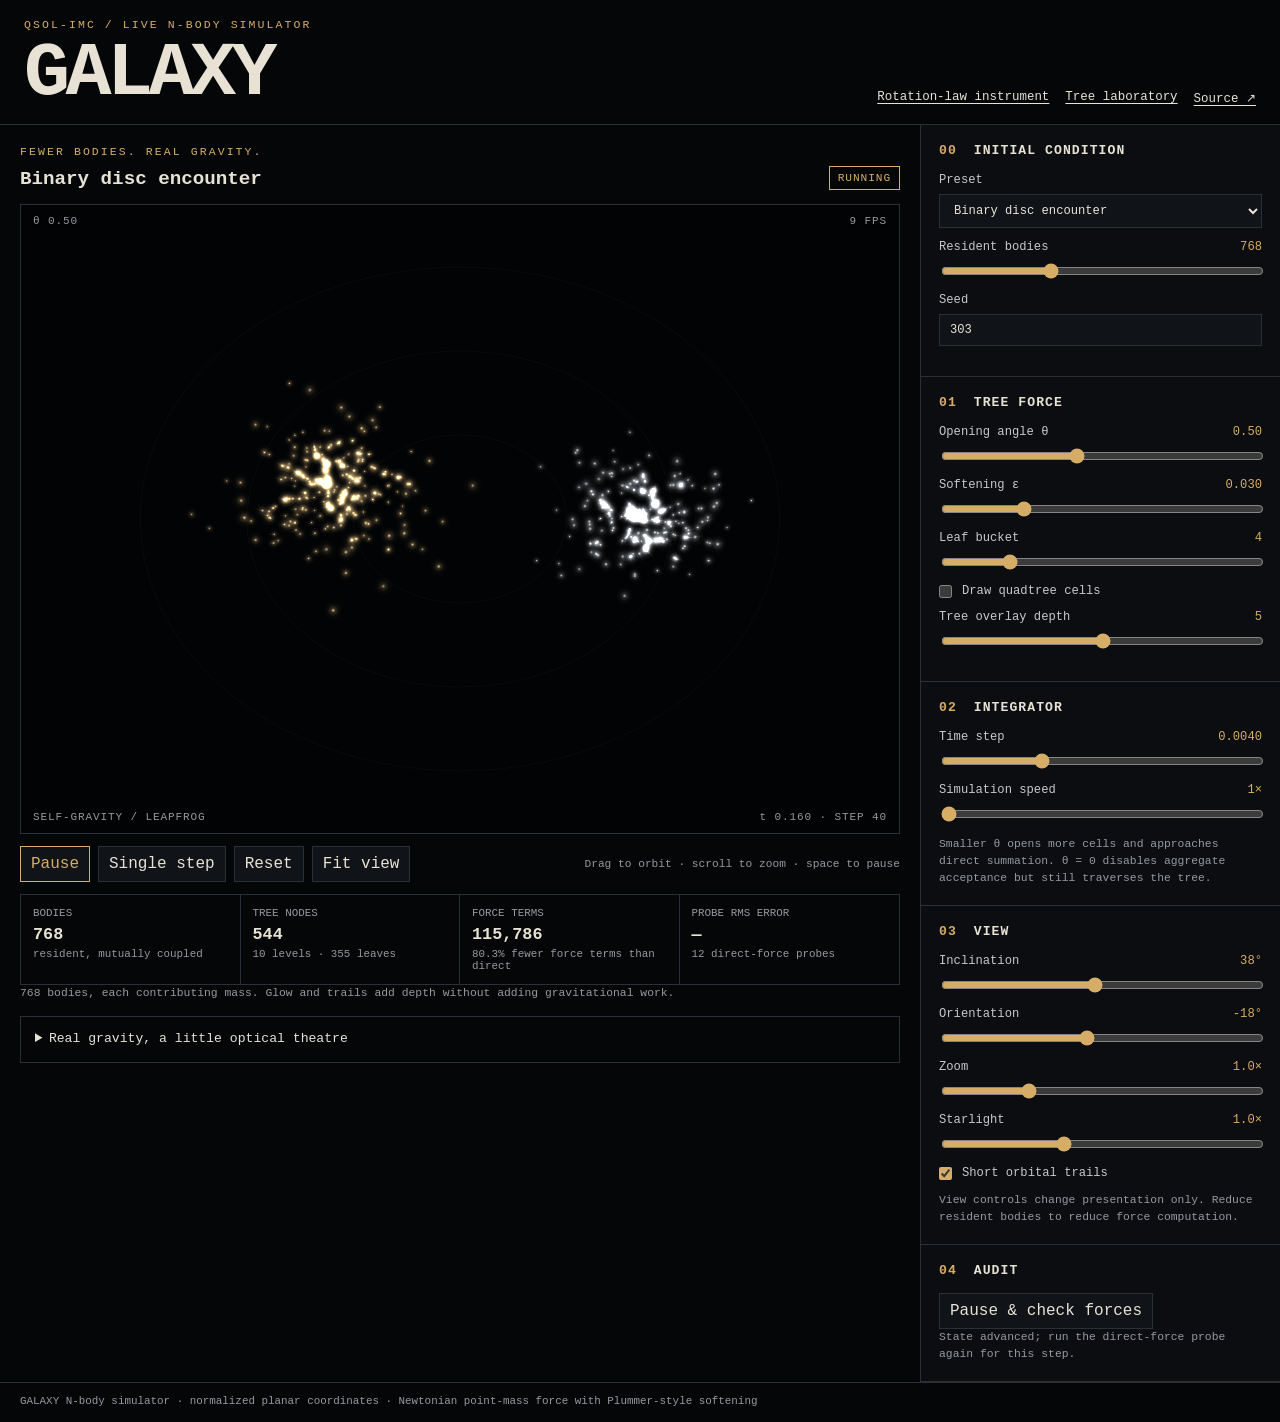
==== commit 9755fd8d: "Make lightweight self-gravitating N-body observatory the home page" ====
--- a/index.html
+++ b/index.html
@@ -1,121 +1,131 @@
 <!doctype html>
-<!-- SPDX-License-Identifier: MPL-2.0 -->
+<!-- SPDX-License-Identifier: Apache-2.0 -->
 <html lang="en">
 <head>
   <meta charset="utf-8">
   <meta name="viewport" content="width=device-width, initial-scale=1">
   <meta name="color-scheme" content="dark">
-  <meta name="description" content="An offline galaxy instrument driven by UFF rotation curves, baryonic data and configurable mass models, with Rust and WebGL star sampling.">
-  <meta http-equiv="Content-Security-Policy" content="default-src 'self'; script-src 'self' 'wasm-unsafe-eval'; style-src 'self'; img-src 'self' data: blob:; media-src blob:; connect-src 'self'; object-src 'none'; base-uri 'none'">
-  <title>GALAXY · Stellar motion lab</title>
-  <link rel="stylesheet" href="style.css">
-  <script defer src="data/uff-demo.js"></script>
-  <script defer src="uff-physics.js"></script>
-  <script defer src="galaxy-core.js"></script>
-  <script defer src="wasm/galaxy-wasm.js"></script>
-  <script defer src="renderer.js"></script>
-  <script defer src="rotation-curve.js"></script>
-  <script defer src="app.js"></script>
+  <meta name="description" content="GALAXY Barnes-Hut self-gravity laboratory: a deterministic planar N-body quadtree with leapfrog integration and direct-force error probes.">
+  <meta http-equiv="Content-Security-Policy" content="default-src 'self'; script-src 'self'; style-src 'self'; img-src 'self' data:; object-src 'none'; base-uri 'none'">
+  <title>GALAXY · N-body simulator</title>
+  <link rel="stylesheet" href="barnes-hut.css">
+  <script defer src="barnes-hut.js"></script>
+  <script defer src="nbody-clock.js"></script>
+  <script defer src="nbody-viz.js"></script>
 </head>
 <body>
   <header class="masthead">
-    <div class="brand-mark" aria-hidden="true">G<span>303</span></div>
-    <div class="brand-copy"><p class="eyebrow">QSOL-IMC / STELLAR MOTION LAB</p><h1>GALAXY</h1></div>
-    <div class="header-status"><span id="engineStatus" class="status-chip">Starting field…</span><a href="barnes-hut.html">Self-gravity lab ↗</a><a href="https://github.com/QSOLKCB/GALAXY">Source ↗</a></div>
+    <div>
+      <p class="eyebrow">QSOL-IMC / LIVE N-BODY SIMULATOR</p>
+      <h1>GALAXY</h1>
+    </div>
+    <nav><a href="rotation-lab.html">Rotation-law instrument</a><a href="barnes-hut.html">Tree laboratory</a><a href="https://github.com/QSOLKCB/GALAXY">Source ↗</a></nav>
   </header>
-  <main class="app-shell">
-    <section class="observatory" aria-label="Galaxy simulation">
-      <div class="field-heading"><div><p class="eyebrow">LIVE OBSERVATION</p><h2 id="fieldTitle">Grand design spiral</h2></div><span id="motionBadge">Differential rotation</span></div>
-      <div id="canvasStage" class="canvas-stage">
-        <canvas id="fieldCanvas" tabindex="0" aria-label="Spinning spiral galaxy. Drag to change inclination and orientation; use the labelled controls for keyboard adjustments.">Your browser needs Canvas support to display the galaxy.</canvas>
-        <div class="field-overlay top"><span id="projectionBadge">INCLINATION 38°</span><span id="recordingBadge" hidden>REC</span></div>
-        <div class="field-overlay bottom"><span>DISC / BULGE / HALO</span><span id="fpsReadout">— FPS</span></div>
+
+  <main class="layout">
+    <section class="field-panel" aria-label="Barnes-Hut N-body simulation">
+      <div class="heading-row">
+        <div><p class="eyebrow">FEWER BODIES. REAL GRAVITY.</p><h2 id="presetTitle">Binary disc encounter</h2></div>
+        <span id="runBadge" class="chip">RUNNING</span>
       </div>
-      <div class="transport"><button id="playToggle" class="primary" type="button" aria-pressed="true">Pause</button><button id="resetField" type="button">Reset phase</button><span class="gesture-note">Drag to orbit · scroll to zoom · space to pause</span></div>
-      <div class="readout-grid" aria-label="Particle accounting">
-        <div><span>LOGICAL STARS</span><strong id="logicalReadout">16,777,216</strong><small id="topologyReadout">2²⁴ indexed field</small></div>
-        <div><span>RENDERED STARS</span><strong id="renderedReadout">—</strong><small>representative sample / frame</small></div>
-        <div><span>PARTICLE BUFFER</span><strong id="memoryReadout">—</strong><small>sample + orbital-rate buffers</small></div>
+      <div class="canvas-wrap">
+        <canvas id="nbodyCanvas" tabindex="0" width="1280" height="800" aria-label="Planar self-gravitating N-body system with optional Barnes-Hut quadtree overlay"></canvas>
+        <div class="overlay top"><span id="thetaBadge">θ 0.50</span><span id="fpsReadout">— FPS</span></div>
+        <div class="overlay bottom"><span>SELF-GRAVITY / LEAPFROG</span><span id="timeReadout">STEP 0</span></div>
       </div>
-      <section id="rotationPanel" class="rotation-panel" aria-label="UFF rotation curve">
-        <div class="curve-heading"><h2>Rotation curve</h2><span id="physicsBadge">UFF empirical v4</span></div>
-        <canvas id="rotationCanvas" role="img" aria-label="Galaxy circular velocity in kilometres per second against radius in kiloparsecs"></canvas>
-        <div class="curve-legend"><span>━ Selected model</span><span>┄ Baryons</span><span>○ UFF demo input ± error</span></div>
-        <div class="physics-readouts"><span>At 8 kpc <b id="velocityReadout">—</b></span><span>Orbit period <b id="periodReadout">—</b></span><span>Model time <b id="physicsTime">0 Myr</b></span></div>
-        <p class="control-note">UFF demonstration data · fixed parameters, no fit. Shaded ends extend the supplied component speeds beyond 0.5–12 kpc.</p>
-        <details><summary>Compare the six demo rows</summary><table><thead><tr><th>Radius (kpc)</th><th>Demo ± error (km/s)</th><th>Model (km/s)</th></tr></thead><tbody>
-          <tr><td>0.5</td><td>40 ± 5</td><td id="modelRow0">—</td></tr>
-          <tr><td>1.0</td><td>65 ± 5</td><td id="modelRow1">—</td></tr>
-          <tr><td>2.0</td><td>90 ± 4</td><td id="modelRow2">—</td></tr>
-          <tr><td>5.0</td><td>115 ± 4</td><td id="modelRow3">—</td></tr>
-          <tr><td>8.0</td><td>130 ± 6</td><td id="modelRow4">—</td></tr>
-          <tr><td>12.0</td><td>135 ± 7</td><td id="modelRow5">—</td></tr>
-        </tbody></table></details>
+      <div class="transport">
+        <button id="playToggle" class="primary" type="button">Pause</button>
+        <button id="singleStep" type="button">Single step</button>
+        <button id="reset" type="button">Reset</button>
+        <button id="fitView" type="button">Fit view</button>
+        <span class="gesture-note">Drag to orbit · scroll to zoom · space to pause</span>
+      </div>
+
+      <div class="readouts">
+        <div><span>BODIES</span><strong id="bodyReadout">—</strong><small>resident, mutually coupled</small></div>
+        <div><span>TREE NODES</span><strong id="nodeReadout">—</strong><small id="depthReadout">— depth</small></div>
+        <div><span>FORCE TERMS</span><strong id="termReadout">—</strong><small id="reductionReadout">— vs direct</small></div>
+        <div><span>PROBE RMS ERROR</span><strong id="errorReadout">—</strong><small>12 direct-force probes</small></div>
+      </div>
+
+      <p id="viewStatus" class="hint" role="status">768 bodies, each contributing mass. Glow and trails add depth without adding gravitational work.</p>
+      <details class="note">
+        <summary>Real gravity, a little optical theatre</summary>
+        <p>Every displayed body participates in this planar N-body simulation. A deterministic Barnes–Hut quadtree approximates distant mass; a kick–drift–kick leapfrog integrator evolves positions and velocities. Bodies can pull, scatter and form tidal structures instead of following prescribed orbits.</p>
+        <p>Soft luminous sprites and short position-history trails make a modest population look rich. They add no mass or hidden simulated stars. The 3D-looking inclination is a projection of a 2D physical system, in normalized units with G = 1.</p>
+        <p>Physics targets 60 fixed steps per second at 1× speed. Under load it slows down rather than increasing the integration step or changing the population. This browser view is separate from the native GPU evidence programme.</p>
+      </details>
+    </section>
+
+    <aside class="controls" aria-label="Barnes-Hut controls">
+      <section>
+        <h2><span>00</span> Initial condition</h2>
+        <label>Preset
+          <select id="preset">
+            <option value="collision">Binary disc encounter</option>
+            <option value="disc">Single rotating disc</option>
+            <option value="cold">Cold collapse</option>
+          </select>
+        </label>
+        <label>Resident bodies <output id="countValue" for="count">768</output>
+          <input id="count" type="range" min="128" max="2048" step="128" value="768">
+        </label>
+        <label>Seed <input id="seed" type="number" min="1" max="4294967295" step="1" value="303"></label>
       </section>
-      <p id="status" class="status-note" role="status" aria-live="polite">Preparing the deterministic star field.</p>
-      <details class="model-note"><summary>About this galaxy</summary><p>The UFF modes use gas, disc and bulge component curves to calculate circular speeds, with a selectable halo or acceleration law and an optional central mass. Those speeds drive the stars’ orbits. The original visual mode retains its adjustable shear.</p><p>The star distribution remains an authored disc, bulge and halo. Morphology controls change that display geometry; mass-to-light controls change the dynamics. Logical stars describe a sampled population. Only the rendered count is drawn.</p><p>UFF’s demo table is an included example, not an identified observational catalogue. <a href="https://github.com/QSOLKCB/UFF/blob/596cd732df61587aa1a9801cad1ec13483b1347f/docs/MODELS.md">Source equations and model definitions ↗</a></p></details>
-    </section>
-    <aside class="control-rack" aria-label="Galaxy controls">
-      <section class="rack-section"><h2 class="section-label"><span>00</span>UFF dynamics</h2>
-        <label for="dynamics">Rotation law<select id="dynamics"><option value="uff-empirical">UFF empirical v4 + baryons</option><option value="baryons">Newtonian baryons</option><option value="nfw">NFW halo + baryons</option><option value="burkert">Burkert halo + baryons</option><option value="mond-rar">MOND / RAR</option><option value="legacy">Original visual rotation</option></select></label>
-        <p id="dynamicsNote" class="control-note">Changing the mass model restarts the orbital phase.</p>
-        <div id="physicalParameters">
-          <label for="diskML">Disc mass / light<output id="diskMLValue" for="diskML">0.50</output><input id="diskML" type="range" min="0.05" max="1.5" step="0.05" value="0.5"></label>
-          <label for="bulgeML">Bulge mass / light<output id="bulgeMLValue" for="bulgeML">0.70</output><input id="bulgeML" type="range" min="0.05" max="2" step="0.05" value="0.7"></label>
-          <label for="blackHoleMillion">Central mass / million M☉<output id="blackHoleMillionValue" for="blackHoleMillion">0</output><input id="blackHoleMillion" type="range" min="0" max="1000" step="1" value="0"></label>
-          <div id="uffParameters">
-            <label for="uffVInf">UFF velocity scale / km/s<output id="uffVInfValue" for="uffVInf">120</output><input id="uffVInf" type="range" min="0" max="500" step="1" value="120"></label>
-            <label for="uffCore">UFF core radius / kpc<output id="uffCoreValue" for="uffCore">3.00</output><input id="uffCore" type="range" min="0.02" max="100" step="0.01" value="3"></label>
-            <label for="uffBeta">UFF shape β<output id="uffBetaValue" for="uffBeta">0.00</output><input id="uffBeta" type="range" min="-1" max="1" step="0.01" value="0"></label>
-          </div>
-          <div id="nfwParameters" hidden>
-            <label for="haloLogMass">NFW log₁₀ M₂₀₀ / M☉<output id="haloLogMassValue" for="haloLogMass">11.50</output><input id="haloLogMass" type="range" min="8" max="14.5" step="0.05" value="11.5"></label>
-            <label for="haloConcentration">NFW concentration<output id="haloConcentrationValue" for="haloConcentration">10.00</output><input id="haloConcentration" type="range" min="1" max="40" step="0.5" value="10"></label>
-          </div>
-          <div id="burkertParameters" hidden>
-            <label for="burkertLogDensity">Burkert log₁₀ ρ₀ / M☉ kpc⁻³<output id="burkertLogDensityValue" for="burkertLogDensity">7.50</output><input id="burkertLogDensity" type="range" min="4" max="11" step="0.05" value="7.5"></label>
-            <label for="burkertCore">Burkert core radius / kpc<output id="burkertCoreValue" for="burkertCore">5.00</output><input id="burkertCore" type="range" min="0.05" max="100" step="0.05" value="5"></label>
-          </div>
-          <div id="mondParameters" hidden><label for="mondA0">MOND a₀ / 10⁻¹⁰ m s⁻²<output id="mondA0Value" for="mondA0">1.20</output><input id="mondA0" type="range" min="0.03" max="6.3" step="0.01" value="1.2"></label></div>
-        </div>
+
+      <section>
+        <h2><span>01</span> Tree force</h2>
+        <label>Opening angle θ <output id="thetaValue" for="theta">0.50</output>
+          <input id="theta" type="range" min="0" max="1.2" step="0.05" value="0.5">
+        </label>
+        <label>Softening ε <output id="softeningValue" for="softening">0.030</output>
+          <input id="softening" type="range" min="0.001" max="0.12" step="0.001" value="0.03">
+        </label>
+        <label>Leaf bucket <output id="bucketValue" for="bucket">4</output>
+          <input id="bucket" type="range" min="1" max="16" step="1" value="4">
+        </label>
+        <label class="check"><input id="showTree" type="checkbox"> Draw quadtree cells</label>
+        <label>Tree overlay depth <output id="treeDepthValue" for="treeDepth">5</output>
+          <input id="treeDepth" type="range" min="1" max="9" step="1" value="5">
+        </label>
       </section>
-      <section class="rack-section"><h2 class="section-label"><span>01</span>Galaxy structure</h2>
-        <label for="profile">Morphology<select id="profile"><option value="grand">Grand design · 2 arms</option><option value="pinwheel">Pinwheel · 4 arms</option><option value="flocculent">Flocculent · 6 arms</option><option value="edge">Edge-on disc</option><option value="custom">Custom galaxy</option></select></label>
-        <label for="arms">Spiral arms<output id="armsValue" for="arms">2</output><input id="arms" type="range" min="1" max="8" step="1" value="2"></label>
-        <label for="pitch">Pitch angle<output id="pitchValue" for="pitch">22°</output><input id="pitch" type="range" min="10" max="40" step="1" value="22"></label>
-        <label for="scatter">Arm spread<output id="scatterValue" for="scatter">0.45</output><input id="scatter" type="range" min="0.05" max="2.5" step="0.05" value="0.45"></label>
-        <label for="bulge">Central bulge<output id="bulgeValue" for="bulge">18%</output><input id="bulge" type="range" min="0" max="0.5" step="0.01" value="0.18"></label>
-        <label for="thickness">Disc thickness<output id="thicknessValue" for="thickness">0.025</output><input id="thickness" type="range" min="0" max="0.12" step="0.005" value="0.025"></label>
+
+      <section>
+        <h2><span>02</span> Integrator</h2>
+        <label>Time step <output id="dtValue" for="dt">0.0040</output>
+          <input id="dt" type="range" min="0.0005" max="0.012" step="0.0005" value="0.004">
+        </label>
+        <label>Simulation speed <output id="stepsValue" for="steps">1×</output>
+          <input id="steps" type="range" min="1" max="4" step="1" value="1">
+        </label>
+        <p class="hint">Smaller θ opens more cells and approaches direct summation. θ = 0 disables aggregate acceptance but still traverses the tree.</p>
       </section>
-      <section class="rack-section"><h2 class="section-label"><span>02</span>Scale the field</h2>
-        <label for="logicalCount">Logical population<select id="logicalCount"><option value="65536">2¹⁶ · 65,536</option><option value="1048576">2²⁰ · 1,048,576</option><option value="16777216" selected>2²⁴ · 16,777,216</option><option value="268435456" disabled>2²⁸ · 268,435,456</option><option value="4294967296" disabled>2³² · 4,294,967,296</option></select></label>
-        <label for="renderedCount">Rendered stars<select id="renderedCount"><option value="256">256</option><option value="512">512</option><option value="1024">1,024 · VORTEX ceiling</option><option value="4096" disabled>4,096</option><option value="16384" disabled>16,384</option><option value="32768" disabled>32,768</option><option value="65536" disabled>65,536</option></select></label>
-        <button id="pushLimit" class="limit-button" type="button">PUSH IT TO THE LIMIT</button>
-        <p id="capacityNote" class="control-note">Larger fields become available when the accelerated engine is ready.</p>
-        <label for="seed">Galaxy seed<input id="seed" type="number" min="0" max="4294967295" step="1" value="303"></label>
+
+      <section>
+        <h2><span>03</span> View</h2>
+        <label>Inclination <output id="tiltValue" for="tilt">38°</output>
+          <input id="tilt" type="range" min="0" max="80" step="1" value="38">
+        </label>
+        <label>Orientation <output id="rotationValue" for="rotation">−18°</output>
+          <input id="rotation" type="range" min="-180" max="180" step="1" value="-18">
+        </label>
+        <label>Zoom <output id="zoomValue" for="zoom">1.0×</output>
+          <input id="zoom" type="range" min="0.3" max="3" step="0.1" value="1">
+        </label>
+        <label>Starlight <output id="lightValue" for="light">1.0×</output>
+          <input id="light" type="range" min="0.4" max="2" step="0.1" value="1">
+        </label>
+        <label class="check"><input id="trails" type="checkbox" checked> Short orbital trails</label>
+        <p class="hint">View controls change presentation only. Reduce resident bodies to reduce force computation.</p>
       </section>
-      <section class="rack-section"><h2 class="section-label"><span>03</span>Stellar motion</h2>
-        <label for="speed"><span id="speedLabel">Time rate</span><output id="speedValue" for="speed">0.35×</output><input id="speed" type="range" min="0" max="2" step="0.01" value="0.35"></label>
-        <label id="shearControl" for="shear">Differential shear<output id="shearValue" for="shear">35%</output><input id="shear" type="range" min="0" max="1" step="0.01" value="0.35"></label>
-        <div class="button-pair" role="group" aria-label="Spin direction"><button id="rotateCW" type="button" aria-pressed="true">↻ Forward</button><button id="rotateCCW" type="button" aria-pressed="false">↺ Reverse</button></div>
-        <label for="evolution">Evolution<select id="evolution"><option value="animated">Animated rotation</option><option value="phase">Timeless phase slice</option></select></label>
-        <label for="phase"><span id="phaseLabel">Time slice offset</span><output id="phaseValue" for="phase">0 Myr</output><input id="phase" type="range" min="0" max="360" step="1" value="0"></label>
-      </section>
-      <section class="rack-section"><h2 class="section-label"><span>04</span>Observation</h2>
-        <label for="inclination">Inclination<output id="inclinationValue" for="inclination">38°</output><input id="inclination" type="range" min="0" max="90" step="1" value="38"></label>
-        <label for="rotation">Position angle<output id="rotationValue" for="rotation">−18°</output><input id="rotation" type="range" min="-180" max="180" step="1" value="-18"></label>
-        <label for="zoom">Zoom<output id="zoomValue" for="zoom">1.00×</output><input id="zoom" type="range" min="0.5" max="1.8" step="0.01" value="1"></label>
-        <label for="exposure">Exposure<output id="exposureValue" for="exposure">1.00×</output><input id="exposure" type="range" min="0.2" max="2.5" step="0.05" value="1"></label>
-        <label for="starSize">Star size<output id="starSizeValue" for="starSize">1.00×</output><input id="starSize" type="range" min="0.5" max="2" step="0.05" value="1"></label>
-        <label for="palette">Starlight<select id="palette"><option value="stellar">Stellar · ivory & ice</option><option value="ember">Ember · warm white</option><option value="silver">Silver · monochrome</option></select></label>
-      </section>
-      <section class="rack-section"><h2 class="section-label"><span>05</span>Local capture</h2>
-        <div class="button-pair"><button id="snapshot" type="button">Save PNG</button><button id="record" type="button">Record WebM</button></div>
-        <div class="button-pair"><button id="exportState" type="button">Save settings</button><label class="file-button" for="importState">Load settings<input id="importState" type="file" accept=".json,application/json"></label></div>
-        <p id="captureStatus" class="control-note" role="status">Record up to 30 seconds. Files stay local.</p>
+
+      <section>
+        <h2><span>04</span> Audit</h2>
+        <button id="audit" type="button">Pause &amp; check forces</button>
+        <p id="auditStatus" class="hint">The probe compares 12 deterministic bodies against exact all-pairs forces over the full resident set.</p>
       </section>
     </aside>
   </main>
-  <noscript><p class="status-note">Enable JavaScript to run the galaxy simulation.</p></noscript>
+  <footer>GALAXY N-body simulator · normalized planar coordinates · Newtonian point-mass force with Plummer-style softening</footer>
 </body>
 </html>
--- a/barnes-hut.css
+++ b/barnes-hut.css
@@ -0,0 +1,81 @@
+/* SPDX-License-Identifier: Apache-2.0 */
+:root {
+  color-scheme: dark;
+  --bg: #050608;
+  --panel: #0b0d10;
+  --panel2: #101318;
+  --line: #2a3038;
+  --text: #e8e2d5;
+  --muted: #969a9f;
+  --hot: #d6ad67;
+  --cold: #8b949e;
+  font-family: ui-monospace, "SFMono-Regular", Consolas, "Liberation Mono", monospace;
+}
+* { box-sizing: border-box; }
+body { margin: 0; background: var(--bg); color: var(--text); min-height: 100vh; }
+a { color: var(--text); text-underline-offset: 0.22em; }
+button, input, select { font: inherit; }
+.masthead { min-height: 88px; padding: 18px 24px; border-bottom: 1px solid var(--line); display: flex; align-items: end; justify-content: space-between; gap: 18px; }
+h1, h2, p { margin-top: 0; }
+h1 { margin-bottom: 0; font-size: clamp(2rem, 6vw, 4.8rem); letter-spacing: -0.06em; line-height: 0.85; }
+.eyebrow { color: var(--hot); font-size: 0.72rem; letter-spacing: 0.18em; text-transform: uppercase; margin-bottom: 10px; }
+nav { display: flex; flex-wrap: wrap; gap: 16px; font-size: 0.78rem; }
+.layout { display: grid; grid-template-columns: minmax(0, 1fr) minmax(280px, 360px); min-height: calc(100vh - 128px); }
+.field-panel { padding: 20px; min-width: 0; }
+.heading-row { display: flex; align-items: end; justify-content: space-between; gap: 16px; }
+.heading-row h2 { margin-bottom: 0; font-size: 1.2rem; }
+.chip { border: 1px solid var(--hot); color: var(--hot); padding: 5px 8px; font-size: 0.7rem; letter-spacing: 0.08em; }
+.canvas-wrap { position: relative; margin-top: 14px; min-height: 480px; height: min(70vh, 760px); border: 1px solid var(--line); background: #020304; overflow: hidden; }
+canvas { width: 100%; height: 100%; display: block; }
+.overlay { position: absolute; left: 12px; right: 12px; display: flex; justify-content: space-between; pointer-events: none; font-size: 0.69rem; letter-spacing: 0.08em; color: var(--muted); text-shadow: 0 1px 2px #000; }
+.overlay.top { top: 10px; }
+.overlay.bottom { bottom: 10px; }
+.transport { display: flex; gap: 8px; padding: 12px 0; flex-wrap: wrap; }
+button, select, input[type="number"] { border: 1px solid var(--line); background: var(--panel2); color: var(--text); padding: 8px 10px; }
+button { cursor: pointer; }
+button.primary { border-color: var(--hot); color: var(--hot); }
+.readouts { display: grid; grid-template-columns: repeat(4, minmax(0, 1fr)); border: 1px solid var(--line); }
+.readouts div { padding: 12px; border-right: 1px solid var(--line); min-width: 0; }
+.readouts div:last-child { border-right: 0; }
+.readouts span, .readouts small { display: block; color: var(--muted); font-size: 0.68rem; }
+.readouts strong { display: block; margin: 6px 0 4px; font-size: 1.05rem; overflow-wrap: anywhere; }
+.note { margin-top: 14px; border: 1px solid var(--line); padding: 12px 14px; color: #c4c6c8; font-size: 0.82rem; line-height: 1.55; }
+.note summary { color: var(--text); cursor: pointer; }
+.note p:last-child { margin-bottom: 0; }
+.controls { border-left: 1px solid var(--line); background: var(--panel); }
+.controls section { padding: 18px; border-bottom: 1px solid var(--line); }
+.controls h2 { font-size: 0.82rem; letter-spacing: 0.08em; text-transform: uppercase; margin-bottom: 15px; }
+.controls h2 span { color: var(--hot); margin-right: 8px; }
+.controls label { display: grid; grid-template-columns: 1fr auto; gap: 7px 10px; align-items: center; margin: 12px 0; font-size: 0.76rem; color: #c6c9cc; }
+.controls label input[type="range"], .controls label select, .controls label input[type="number"] { grid-column: 1 / -1; width: 100%; }
+.controls output { color: var(--hot); }
+.controls .check { grid-template-columns: auto 1fr; justify-content: start; }
+.controls .check input { margin: 0; }
+.hint { color: var(--muted); font-size: 0.71rem; line-height: 1.5; margin-bottom: 0; }
+code { color: var(--hot); }
+footer { min-height: 40px; border-top: 1px solid var(--line); color: var(--muted); padding: 12px 20px; font-size: 0.68rem; }
+@media (max-width: 900px) {
+  .layout { grid-template-columns: 1fr; }
+  .controls { border-left: 0; border-top: 1px solid var(--line); }
+  .readouts { grid-template-columns: repeat(2, 1fr); }
+  .readouts div:nth-child(2) { border-right: 0; }
+  .readouts div:nth-child(-n+2) { border-bottom: 1px solid var(--line); }
+  .canvas-wrap { height: 62vh; min-height: 380px; }
+}
+@media (max-width: 560px) {
+  .masthead { align-items: start; flex-direction: column; }
+  .field-panel { padding: 12px; }
+  .readouts { grid-template-columns: 1fr; }
+  .readouts div { border-right: 0; border-bottom: 1px solid var(--line); }
+  .readouts div:last-child { border-bottom: 0; }
+}
+
+/* N-body observatory controls. */
+.gesture-note { color: var(--muted); font-size: 0.7rem; align-self: center; margin-left: auto; }
+#nbodyCanvas { touch-action: none; cursor: grab; }
+#nbodyCanvas:active { cursor: grabbing; }
+:focus-visible { outline: 2px solid var(--hot); outline-offset: 3px; }
+input[type="range"], input[type="checkbox"] { accent-color: var(--hot); }
+@media (max-width: 560px) {
+  .gesture-note { margin-left: 0; width: 100%; line-height: 1.5; }
+}
